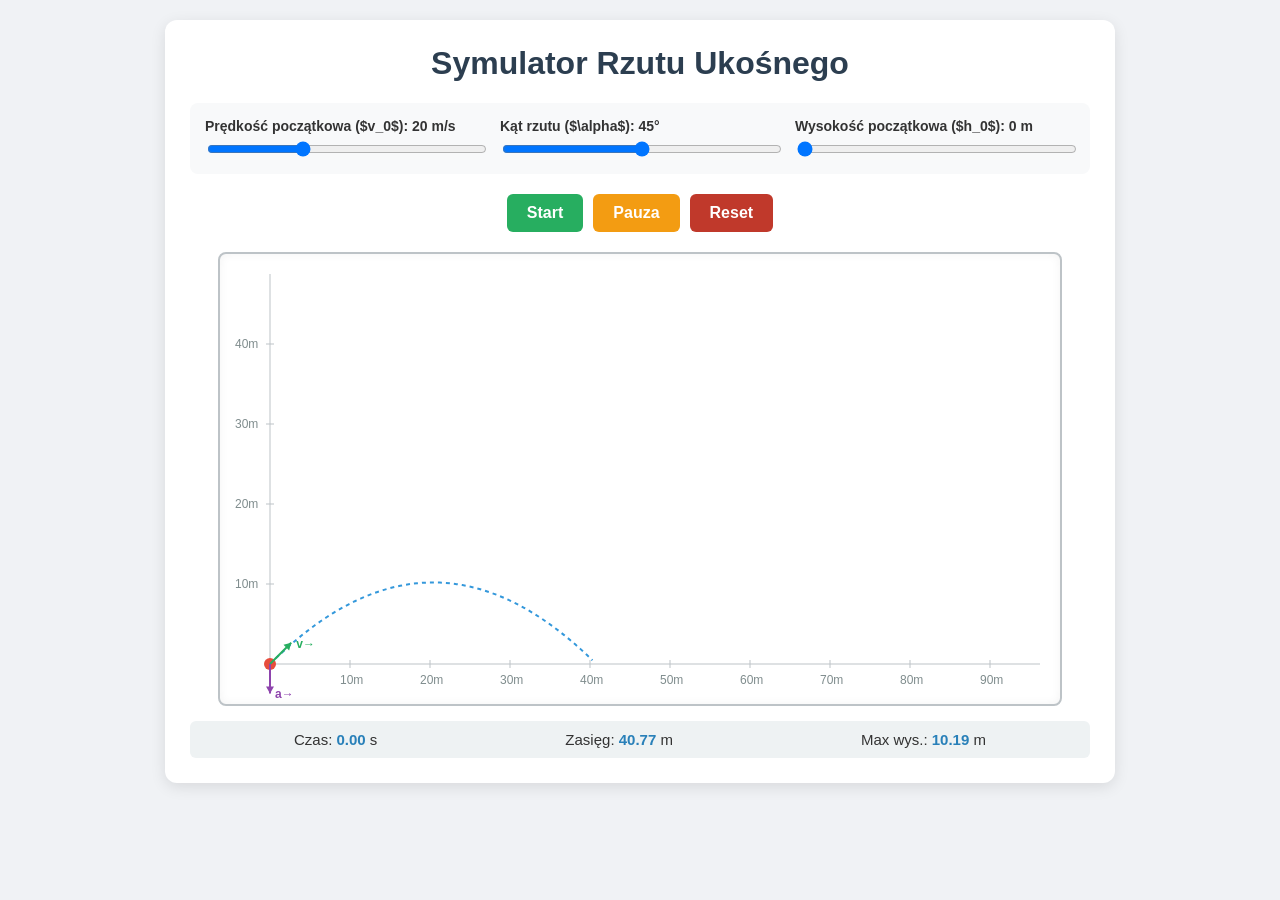
==== 06_sol_www/03_sol/index.html @ 4e8764fa "Add initial HTML structure for projectile simulator" ====
<!DOCTYPE html>
<html lang="pl">
<head>
    <meta charset="UTF-8">
    <title>Symulator Rzutu Ukośnego</title>
    <style>
        body {
            font-family: 'Segoe UI', Tahoma, Geneva, Verdana, sans-serif;
            background: #f0f2f5;
            margin: 0;
            padding: 20px;
            color: #333;
        }
        .container {
            max-width: 900px;
            margin: 0 auto;
            background: white;
            padding: 25px;
            border-radius: 12px;
            box-shadow: 0 4px 15px rgba(0,0,0,0.1);
        }
        h1 {
            text-align: center;
            color: #2c3e50;
            margin-top: 0;
        }
        .controls {
            display: grid;
            grid-template-columns: repeat(auto-fit, minmax(250px, 1fr));
            gap: 15px;
            margin-bottom: 20px;
            background: #f8f9fa;
            padding: 15px;
            border-radius: 8px;
        }
        .control-group {
            display: flex;
            flex-direction: column;
        }
        .control-group label {
            font-weight: 600;
            margin-bottom: 5px;
            font-size: 14px;
        }
        .control-group input[type="range"] {
            width: 100%;
        }
        .buttons {
            display: flex;
            gap: 10px;
            justify-content: center;
            margin-bottom: 20px;
        }
        button {
            padding: 10px 20px;
            font-size: 16px;
            font-weight: 600;
            border: none;
            border-radius: 6px;
            cursor: pointer;
            transition: background 0.2s;
        }
        #startBtn { background: #27ae60; color: white; }
        #startBtn:hover { background: #219653; }
        #pauseBtn { background: #f39c12; color: white; }
        #pauseBtn:hover { background: #d68910; }
        #resetBtn { background: #c0392b; color: white; }
        #resetBtn:hover { background: #962d22; }

        canvas {
            display: block;
            background: #ffffff;
            border: 2px solid #bdc3c7;
            border-radius: 8px;
            margin: 0 auto;
            box-shadow: inset 0 0 10px rgba(0,0,0,0.05);
        }
        .stats {
            display: flex;
            justify-content: space-around;
            margin-top: 15px;
            font-size: 15px;
            background: #eef2f3;
            padding: 10px;
            border-radius: 6px;
        }
        .stats span {
            font-weight: bold;
            color: #2980b9;
        }
    </style>
</head>
<body>
    <div class="container">
        <h1>Symulator Rzutu Ukośnego</h1>
        
        <div class="controls">
            <div class="control-group">
                <label for="v0">Prędkość początkowa ($v_0$): <span id="v0Val">20</span> m/s</label>
                <input type="range" id="v0" min="5" max="50" value="20" step="1">
            </div>
            <div class="control-group">
                <label for="angle">Kąt rzutu ($\alpha$): <span id="angleVal">45</span>°</label>
                <input type="range" id="angle" min="0" max="90" value="45" step="1">
            </div>
            <div class="control-group">
                <label for="h0">Wysokość początkowa ($h_0$): <span id="h0Val">0</span> m</label>
                <input type="range" id="h0" min="0" max="50" value="0" step="1">
            </div>
        </div>

        <div class="buttons">
            <button id="startBtn">Start</button>
            <button id="pauseBtn">Pauza</button>
            <button id="resetBtn">Reset</button>
        </div>

        <canvas id="simCanvas" width="840" height="450"></canvas>

        <div class="stats">
            <div>Czas: <span id="timeStat">0.00</span> s</div>
            <div>Zasięg: <span id="rangeStat">0.00</span> m</div>
            <div>Max wys.: <span id="maxHStat">0.00</span> m</div>
        </div>
    </div>

    <script>
        const canvas = document.getElementById('simCanvas');
        const ctx = canvas.getContext('2d');

        const v0Slider = document.getElementById('v0');
        const angleSlider = document.getElementById('angle');
        const h0Slider = document.getElementById('h0');

        const v0Val = document.getElementById('v0Val');
        const angleVal = document.getElementById('angleVal');
        const h0Val = document.getElementById('h0Val');

        const timeStat = document.getElementById('timeStat');
        const rangeStat = document.getElementById('rangeStat');
        const maxHStat = document.getElementById('maxHStat');

        const startBtn = document.getElementById('startBtn');
        const pauseBtn = document.getElementById('pauseBtn');
        const resetBtn = document.getElementById('resetBtn');

        const g = 9.81; // m/s^2
        let animationId = null;
        let isRunning = false;
        let t = 0;
        let trajectory = [];

        // Skala i przesunięcie układu współrzędnych
        const scale = 8; // piksele na metr
        const originX = 50;
        const originY = canvas.height - 40;

        function getParams() {
            return {
                v0: parseFloat(v0Slider.value),
                angle: parseFloat(angleSlider.value) * Math.PI / 180,
                h0: parseFloat(h0Slider.value)
            };
        }

        function updateLabels() {
            v0Val.textContent = v0Slider.value;
            angleVal.textContent = angleSlider.value;
            h0Val.textContent = h0Slider.value;
        }

        function calculateMaxValues() {
            const { v0, angle, h0 } = getParams();
            const vx = v0 * Math.cos(angle);
            const vy = v0 * Math.sin(angle);
            
            // Czas lotu z równania kwadratowego: -0.5*g*t^2 + vy*t + h0 = 0
            const delta = vy * vy + 2 * g * h0;
            const tFlight = (vy + Math.sqrt(delta)) / g;
            const range = vx * tFlight;
            
            // Maksymalna wysokość
            let maxH = h0;
            if (vy > 0) {
                const tMaxH = vy / g;
                if (tMaxH <= tFlight) {
                    maxH = h0 + vy * tMaxH - 0.5 * g * tMaxH * tMaxH;
                }
            }

            rangeStat.textContent = range.toFixed(2);
            maxHStat.textContent = maxH.toFixed(2);
        }

        function drawGrid() {
            ctx.clearRect(0, 0, canvas.width, canvas.height);
            
            // Oś X i Y
            ctx.strokeStyle = '#bdc3c7';
            ctx.lineWidth = 1;
            ctx.beginPath();
            // Oś X
            ctx.moveTo(originX, originY);
            ctx.lineTo(canvas.width - 20, originY);
            // Oś Y
            ctx.moveTo(originX, originY);
            ctx.lineTo(originX, 20);
            ctx.stroke();

            // Podziałka co 10 metrów
            ctx.fillStyle = '#7f8c8d';
            ctx.font = '12px sans-serif';
            for (let m = 10; m * scale < canvas.width - originX - 30; m += 10) {
                let x = originX + m * scale;
                ctx.beginPath();
                ctx.moveTo(x, originY - 4);
                ctx.lineTo(x, originY + 4);
                ctx.stroke();
                ctx.fillText(m + 'm', x - 10, originY + 20);
            }

            for (let m = 10; originY - m * scale > 20; m += 10) {
                let y = originY - m * scale;
                ctx.beginPath();
                ctx.moveTo(originX - 4, y);
                ctx.lineTo(originX + 4, y);
                ctx.stroke();
                ctx.fillText(m + 'm', originX - 35, y + 4);
            }
        }

        function drawScene() {
            drawGrid();

            const { v0, angle, h0 } = getParams();
            const vx = v0 * Math.cos(angle);
            const vy = v0 * Math.sin(angle);

            // Rysowanie pełnej teoretycznej trajektorii
            ctx.strokeStyle = '#3498db';
            ctx.lineWidth = 2;
            ctx.setLineDash([4, 4]);
            ctx.beginPath();
            let started = false;
            let delta = vy * vy + 2 * g * h0;
            let tMax = (vy + Math.sqrt(delta)) / g;
            
            for (let time = 0; time <= tMax; time += 0.05) {
                let x = vx * time;
                let y = h0 + vy * time - 0.5 * g * time * time;
                let px = originX + x * scale;
                let py = originY - y * scale;
                if (!started) {
                    ctx.moveTo(px, py);
                    started = true;
                } else {
                    ctx.lineTo(px, py);
                }
            }
            ctx.stroke();
            ctx.setLineDash([]); // reset

            // Aktualna pozycja i wektory w czasie t
            let x = vx * t;
            let y = h0 + vy * t - 0.5 * g * t * t;
            let px = originX + x * scale;
            let py = originY - y * scale;

            // Rysowanie punktu (pocisk)
            ctx.fillStyle = '#e74c3c';
            ctx.beginPath();
            ctx.arc(px, py, 6, 0, 2 * Math.PI);
            ctx.fill();

            // Wektor prędkości (vX, vY w danej chwili)
            let currVx = vx;
            let currVy = vy - g * t;
            let vScaleFactor = 1.5; // skalowanie wizualne wektora
            
            drawVector(px, py, currVx * vScaleFactor, -currVy * vScaleFactor, '#27ae60', 'v');
            // Wektor przyspieszenia (stałe g pionowo w dół)
            drawVector(px, py, 0, g * vScaleFactor * 2, '#8e44ad', 'a');

            timeStat.textContent = t.toFixed(2);
        }

        function drawVector(x, y, dx, dy, color, label) {
            ctx.strokeStyle = color;
            ctx.fillStyle = color;
            ctx.lineWidth = 2;
            
            ctx.beginPath();
            ctx.moveTo(x, y);
            ctx.lineTo(x + dx, y + dy);
            ctx.stroke();

            // Strzałka
            const angle = Math.atan2(dy, dx);
            const headLength = 8;
            ctx.beginPath();
            ctx.moveTo(x + dx, y + dy);
            ctx.lineTo(x + dx - headLength * Math.cos(angle - Math.PI / 6), y + dy - headLength * Math.sin(angle - Math.PI / 6));
            ctx.lineTo(x + dx - headLength * Math.cos(angle + Math.PI / 6), y + dy - headLength * Math.sin(angle + Math.PI / 6));
            ctx.fill();

            // Etykieta wektora
            ctx.font = 'bold 12px sans-serif';
            ctx.fillText(label + '→', x + dx + 5, y + dy + 5);
        }

        function update() {
            const { v0, angle, h0 } = getParams();
            const vy = v0 * Math.sin(angle);
            const delta = vy * vy + 2 * g * h0;
            const tFlight = (vy + Math.sqrt(delta)) / g;

            if (t < tFlight && isRunning) {
                t += 0.03;
                if (t > tFlight) t = tFlight;
                drawScene();
                animationId = requestAnimationFrame(update);
            } else {
                isRunning = false;
            }
        }

        // Obsługa interfejsu
        [v0Slider, angleSlider, h0Slider].forEach(slider => {
            slider.addEventListener('input', () => {
                updateLabels();
                calculateMaxValues();
                if (!isRunning) {
                    t = 0;
                    drawScene();
                }
            });
        });

        startBtn.addEventListener('click', () => {
            const { v0, angle, h0 } = getParams();
            const vy = v0 * Math.sin(angle);
            const delta = vy * vy + 2 * g * h0;
            const tFlight = (vy + Math.sqrt(delta)) / g;

            if (t >= tFlight) {
                t = 0;
            }
            if (!isRunning) {
                isRunning = true;
                update();
            }
        });

        pauseBtn.addEventListener('click', () => {
            isRunning = false;
            cancelAnimationFrame(animationId);
        });

        resetBtn.addEventListener('click', () => {
            isRunning = false;
            cancelAnimationFrame(animationId);
            t = 0;
            drawScene();
        });

        // Inicjalizacja startowa
        updateLabels();
        calculateMaxValues();
        drawScene();
    </script>
</body>
</html>
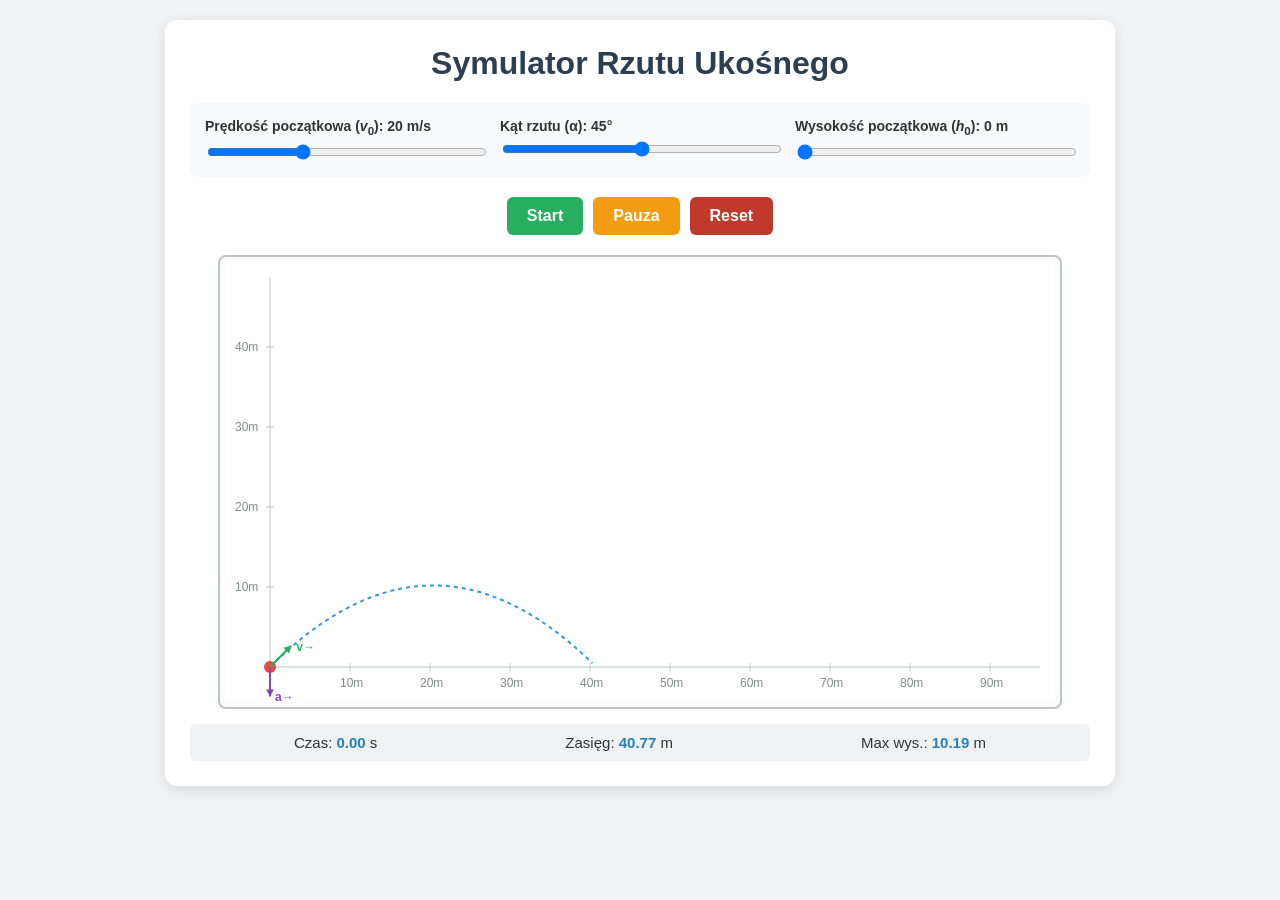
==== commit cc451a0e: "Update labels for initial conditions in Polish" ====
--- a/06_sol_www/03_sol/index.html
+++ b/06_sol_www/03_sol/index.html
@@ -96,15 +96,15 @@
         
         <div class="controls">
             <div class="control-group">
-                <label for="v0">Prędkość początkowa ($v_0$): <span id="v0Val">20</span> m/s</label>
+                <label for="v0">Prędkość początkowa (<i>v</i><sub>0</sub>): <span id="v0Val">20</span> m/s</label>
                 <input type="range" id="v0" min="5" max="50" value="20" step="1">
             </div>
             <div class="control-group">
-                <label for="angle">Kąt rzutu ($\alpha$): <span id="angleVal">45</span>°</label>
+                <label for="angle">Kąt rzutu (α): <span id="angleVal">45</span>°</label>
                 <input type="range" id="angle" min="0" max="90" value="45" step="1">
             </div>
             <div class="control-group">
-                <label for="h0">Wysokość początkowa ($h_0$): <span id="h0Val">0</span> m</label>
+                <label for="h0">Wysokość początkowa (<i>h</i><sub>0</sub>): <span id="h0Val">0</span> m</label>
                 <input type="range" id="h0" min="0" max="50" value="0" step="1">
             </div>
         </div>
